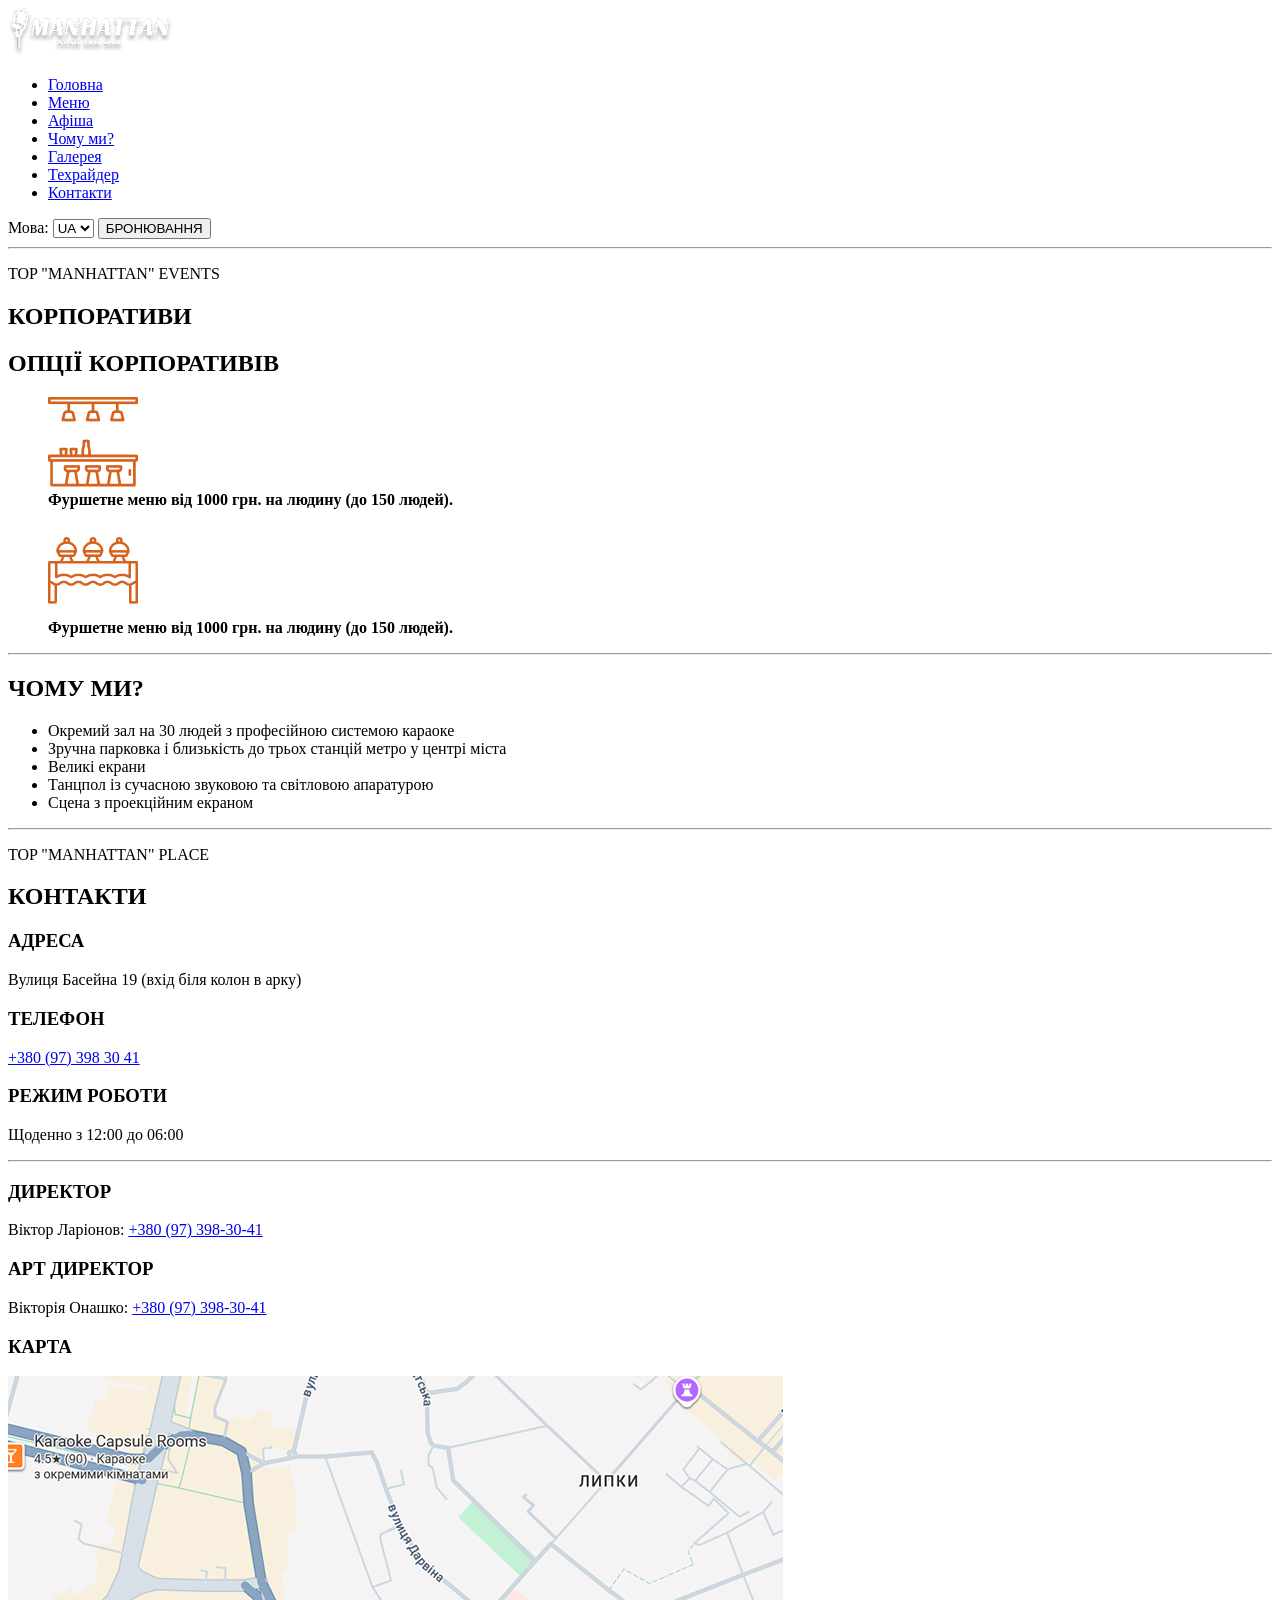
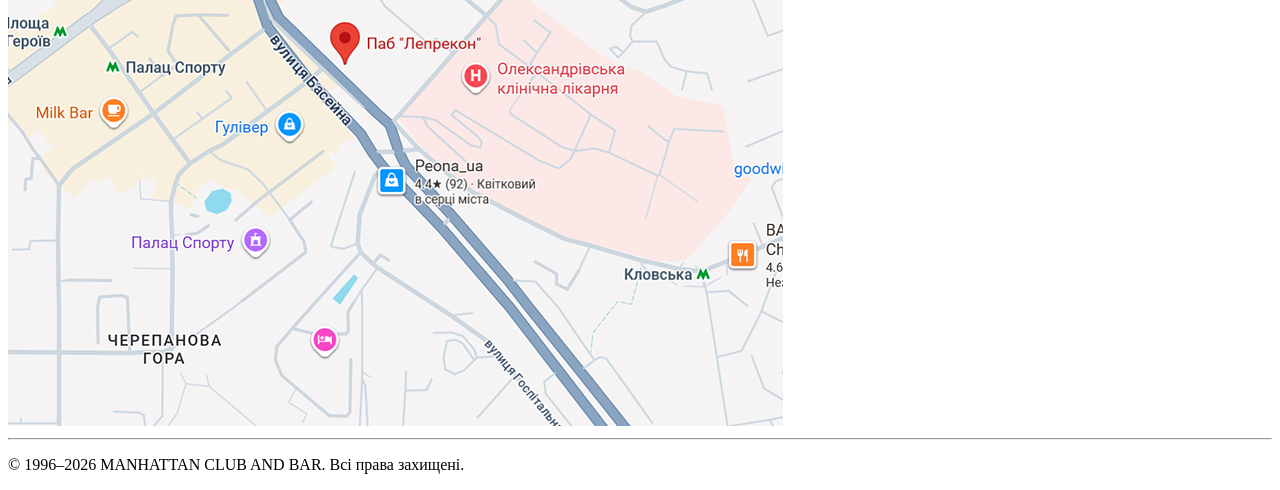
==== about.html @ 6a7701f7 "Add files via upload" ====
<!DOCTYPE html>
<html lang="uk">
<head>
    <meta charset="UTF-8">
    <meta name="viewport" content="width=device-width, initial-scale=1.0">
    <title>MANHATTAN Club and Bar — Корпоративи</title>
</head>
<body>

    <header>
        <a href="index.html">
            <img src="images/icon_manhetten.png" alt="MANHATTAN Club and Bar">
        </a>
        
        <nav>
            <ul>
                <li><a href="index.html">Головна</a></li>
                <li><a href="menu.html">Меню</a></li>
                <li><a href="affiche.html">Афіша</a></li>
                <li><a href="about.html">Чому ми?</a></li>
                <li><a href="galery.html">Галерея</a></li>
                <li><a href="index.html#techrider">Техрайдер</a></li>
                <li><a href="#contacts">Контакти</a></li>
            </ul>
        </nav>

        <!-- Вибір мови -->
        <label for="lang-select">Мова:</label>
        <select id="lang-select" name="language">
            <option value="ua" selected>UA</option>
            <option value="en">EN</option>
        </select>

        <!-- Кнопка відкриття першого вспливаючого вікна бронювання -->
        <button type="button" popovertarget="booking-modal-step1">БРОНЮВАННЯ</button>
    </header>

    <hr>

    <!-- ОСНОВНИЙ КОНТЕНТ -->
    <main>

        <!-- Секція КОРПОРАТИВИ -->
        <section id="corporate">
            <p>TOP "MANHATTAN" EVENTS</p>
            <h1>КОРПОРАТИВИ</h1>

            <h2>ОПЦІЇ КОРПОРАТИВІВ</h2>

            <div>
                <!-- Блок 1 -->
                <figure class="corporate-card">
                    <img src="images/cook_icon.png" alt="Барна стійка">
                    <figcaption><strong>Фуршетне меню від 1000 грн. на людину (до 150 людей).</strong></figcaption>
                </figure>

                <!-- Блок 2 -->
                <figure class="corporate-card">
                    <img src="images/furtsher_icon.png" alt="Фуршетний стіл">
                    <figcaption><strong>Фуршетне меню від 1000 грн. на людину (до 150 людей).</strong></figcaption>
                </figure>
            </div>
        </section>

        <hr>

        <!-- Секція ЧОМУ МИ? -->
        <section id="why-us">
            <h2>ЧОМУ МИ?</h2>

            <ul>
                <li>Окремий зал на 30 людей з професійною системою караоке</li>
                <li>Зручна парковка і близькість до трьох станцій метро у центрі міста</li>
                <li>Великі екрани</li>
                <li>Танцпол із сучасною звуковою та світловою апаратурою</li>
                <li>Сцена з проекційним екраном</li>
            </ul>
        </section>

        <hr>

        <!-- Секція КОНТАКТИ -->
        <section id="contacts">
            <p>TOP "MANHATTAN" PLACE</p>
            <h2>КОНТАКТИ</h2>

            <div>
                <div class="info">
                    <h3>АДРЕСА</h3>
                    <p>Вулиця Басейна 19 (вхід біля колон в арку)</p>

                    <h3>ТЕЛЕФОН</h3>
                    <p><a href="tel:+380973983041">+380 (97) 398 30 41</a></p>

                    <h3>РЕЖИМ РОБОТИ</h3>
                    <p>Щоденно з 12:00 до 06:00</p>

                    <hr>
                </div>
                <div class="persons">
                    <h3>ДИРЕКТОР</h3>
                    <p>Віктор Ларіонов: <a href="tel:+380973983041">+380 (97) 398-30-41</a></p>

                    <h3>АРТ ДИРЕКТОР</h3>
                    <p>Вікторія Онашко: <a href="tel:+380973983041">+380 (97) 398-30-41</a></p>
                </div>
            </div>

            <!-- Карта розташування -->
            <div>
                <h3>КАРТА</h3>
                <a href="https://maps.google.com/?q=вулиця+Басейна+19+Київ" target="_blank" rel="noopener" title="Відкрити карту в Google Maps">
                    <img src="images/map.jpg" alt="Карта розташування закладу за адресою вул. Басейна 19">
                </a>
            </div>
        </section>

    </main>

    <hr>

    <!-- ФУТЕР (ПІДВАЛ) -->
    <footer>
        <p>&copy; 1996–2026 MANHATTAN CLUB AND BAR. Всі права захищені.</p>
    </footer>


    <!-- ВСПЛИВАЮЧІ ВІКНА БРОНЮВАННЯ -->

    <!-- ВСПЛИВАЮЧЕ ВІКНО 1: Введення даних користувача (ГОЛОВНЕ ОКРЕМЕ ВІКНО) -->
    <div id="booking-modal-step1" popover>
        <header>
            <h2>БРОНЮВАННЯ</h2>
            <button type="button" popovertarget="booking-modal-step1" popovertargetaction="hide" aria-label="Закрити">&times;</button>
        </header>

        <form>
            <p>
                <label for="fio"><strong>ВВЕДІТЬ ВАШ ПІБ:</strong></label><br>
                <input type="text" id="fio" name="fio" placeholder="Іванов Іван Іванович" required>
            </p>

            <p>
                <label for="phone"><strong>ВВЕДІТЬ НОМЕР ТЕЛЕФОНУ:</strong></label><br>
                <input type="tel" id="phone" name="phone" placeholder="+380XXXXXXXXX" required>
            </p>

            <p>
                <label for="guests"><strong>ВВЕДІТЬ КІЛЬКІСТЬ ОСІБ ЗА СТОЛИК:</strong></label><br>
                <input type="number" id="guests" name="guests" min="1" max="20" placeholder="2" required>
            </p>

            <p>
                <label for="cert"><strong>ВВЕДІТЬ АКЦІЙНИЙ СЕРТИФІКАТ (ЗА НАЯВНОСТІ):</strong></label><br>
                <input type="text" id="cert" name="certificate" placeholder="XXXX-XXXX">
            </p>

            <p>
                <label for="comments"><strong>ДОДАТКОВІ ПОБАЖАННЯ (ЗА ПОТРЕБИ):</strong></label><br>
                <textarea id="comments" name="comments" rows="3" placeholder="Ваші побажання..."></textarea>
            </p>

            <div>
                <img src="images/booking-preview.png" alt="Попередній перегляд зали">
            </div>
            <br>
            <!-- Відкриває Крок 2 поверх Кроку 1 -->
            <button type="button" popovertarget="booking-modal-step2" popovertargetaction="show">ДАЛІ</button>
        </form>

        <!-- ВСПЛИВАЮЧЕ ВІКНО 2: Вибір дати (ВКЛАДЕНЕ В КРОК 1) -->
        <div id="booking-modal-step2" popover>
            <header>
                <h2>БРОНЮВАННЯ</h2>
                <button type="button" popovertarget="booking-modal-step1" popovertargetaction="hide" aria-label="Закрити">&times;</button>
            </header>

            <form>
                <fieldset>
                    <legend><strong>ОБЕРІТЬ ДЕНЬ:</strong></legend>
                    <input type="date" id="booking-date" name="booking_date" required>
                </fieldset>

                <fieldset>
                    <legend><strong>ВІЛЬНИЙ ЧАС (*ЧАС ВАШОГО ПРИХОДУ):</strong></legend>

                    <p>
                        <span><strong>ЗАНЯТО:</strong> [Заповнена кнопка]</span> | 
                        <span><strong>ВІЛЬНО:</strong> [Прозора кнопка]</span>
                    </p>

                    <div>
                        <label><input type="radio" name="time_slot" value="12:00" disabled> 12:00 (Занято)</label><br>
                        <label><input type="radio" name="time_slot" value="14:00"> 14:00 (Вільно)</label><br>
                        <label><input type="radio" name="time_slot" value="16:00"> 16:00 (Вільно)</label><br>
                        <label><input type="radio" name="time_slot" value="18:00"> 18:00 (Вільно)</label><br>
                        <label><input type="radio" name="time_slot" value="20:00" disabled> 20:00 (Занято)</label><br>
                        <label><input type="radio" name="time_slot" value="22:00"> 22:00 (Вільно)</label><br>
                        <label><input type="radio" name="time_slot" value="00:00"> 00:00 (Вільно)</label><br>
                        <label><input type="radio" name="time_slot" value="02:00"> 02:00 (Вільно)</label>
                    </div>
                </fieldset>

                <br>
                <!-- НАЗАД закриває Крок 2 і повертає до Кроку 1 -->
                <button type="button" popovertarget="booking-modal-step2" popovertargetaction="hide">НАЗАД</button>
                <!-- Відкриває Крок 3 поверх Кроку 2 -->
                <button type="button" popovertarget="booking-modal-step3" popovertargetaction="show">ЗАВЕРШИТИ</button>
            </form>

            <!-- ВСПЛИВАЮЧЕ ВІКНО 3: Підтвердження (ВКЛАДЕНЕ В КРОК 2) -->
            <div id="booking-modal-step3" popover>
                <header>
                    <h2>БРОНЮВАННЯ</h2>
                    <button type="button" popovertarget="booking-modal-step1" popovertargetaction="hide" aria-label="Закрити">&times;</button>
                </header>

                <section>
                    <h3>ДЯКУЮ! ВИ ЗАБРОНЮВАЛИ СТОЛИК</h3>
                    <p><em>*НЕЗАБАРОМ ВАМ НАДІЙДЕ СМС ЗА ВКАЗАНИМ НОМЕРОМ. ЗА НАЯВНОСТІ ПИТАНЬ, ЗВЕРТАЙТЕСЯ ЗА НОМЕРОМ В СМС</em></p>
                    
                    <br>
                    <!-- СУПЕР закриває повністю весь комплекс вікон -->
                    <button type="button" popovertarget="booking-modal-step1" popovertargetaction="hide">СУПЕР!</button>
                </section>
            </div>
        </div>
    </div>

</body>
</html>
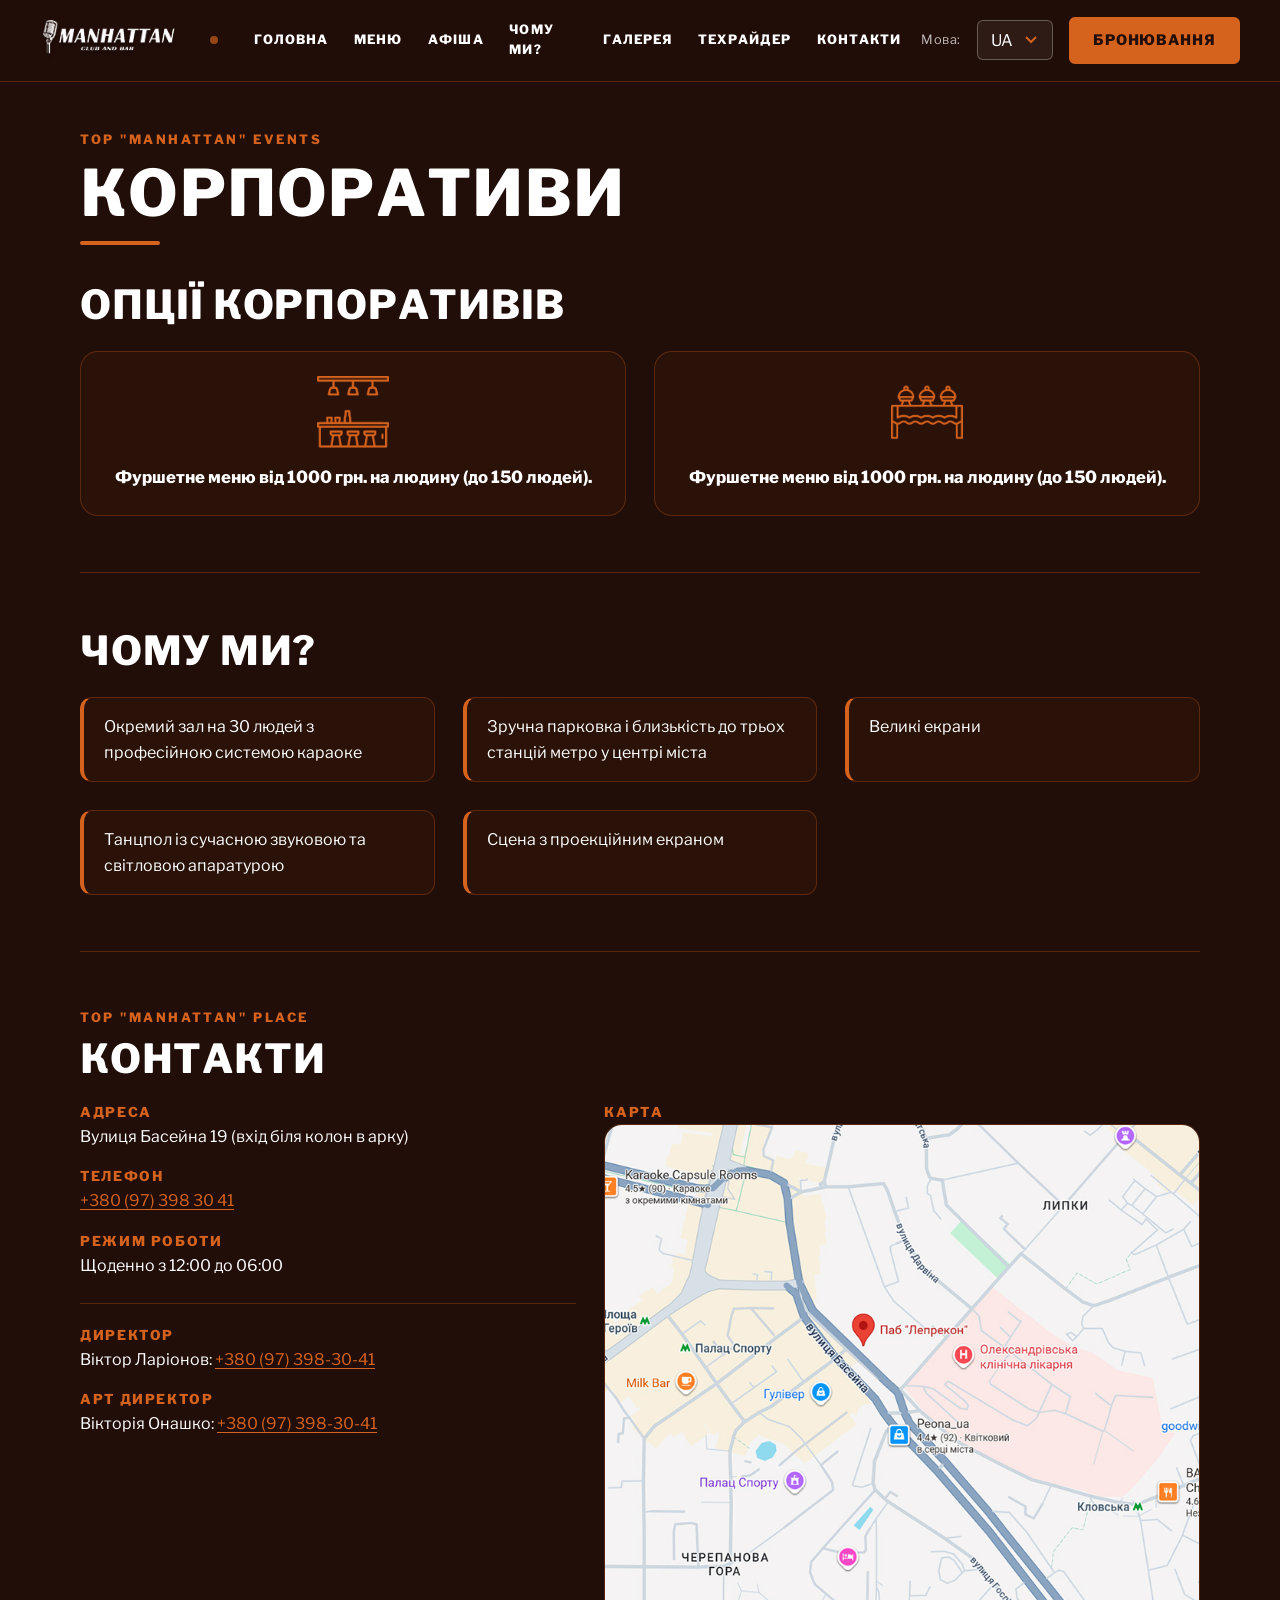
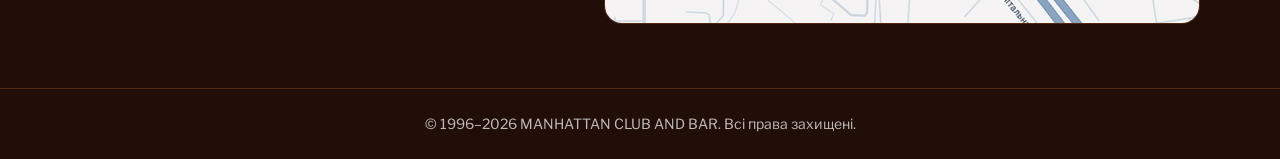
==== commit 696fee5a: "Add files via upload" ====
--- a/about.html
+++ b/about.html
@@ -4,6 +4,8 @@
     <meta charset="UTF-8">
     <meta name="viewport" content="width=device-width, initial-scale=1.0">
     <title>MANHATTAN Club and Bar — Корпоративи</title>
+    <meta name="theme-color" content="#210E09">
+    <link rel="stylesheet" href="css/style.css">
 </head>
 <body>
 
@@ -11,6 +13,11 @@
         <a href="index.html">
             <img src="images/icon_manhetten.png" alt="MANHATTAN Club and Bar">
         </a>
+        <!-- Прихована кнопка-«важіль»: відкриває вікно входу адміністратора -->
+        <button type="button" class="admin-secret" popovertarget="admin-login" aria-label="Вхід для адміністратора"></button>
+        <!-- Бургер-меню (чистий CSS: прихований чекбокс + label) -->
+        <input type="checkbox" id="nav-toggle" class="nav-toggle" aria-label="Відкрити меню навігації">
+        <label for="nav-toggle" class="burger"><span></span></label>
         
         <nav>
             <ul>
@@ -137,12 +144,12 @@
         <form>
             <p>
                 <label for="fio"><strong>ВВЕДІТЬ ВАШ ПІБ:</strong></label><br>
-                <input type="text" id="fio" name="fio" placeholder="Іванов Іван Іванович" required>
+                <input type="text" id="fio" name="fio" placeholder="Іванов Іван Іванович" minlength="5" autocomplete="name" required>
             </p>
 
             <p>
                 <label for="phone"><strong>ВВЕДІТЬ НОМЕР ТЕЛЕФОНУ:</strong></label><br>
-                <input type="tel" id="phone" name="phone" placeholder="+380XXXXXXXXX" required>
+                <input type="tel" id="phone" name="phone" placeholder="+380XXXXXXXXX" pattern="\+380[0-9]{9}" title="Формат: +380XXXXXXXXX" inputmode="tel" autocomplete="tel" required>
             </p>
 
             <p>
@@ -152,7 +159,7 @@
 
             <p>
                 <label for="cert"><strong>ВВЕДІТЬ АКЦІЙНИЙ СЕРТИФІКАТ (ЗА НАЯВНОСТІ):</strong></label><br>
-                <input type="text" id="cert" name="certificate" placeholder="XXXX-XXXX">
+                <input type="text" id="cert" name="certificate" placeholder="XXXX-XXXX" pattern="[A-Za-z0-9]{4}-[A-Za-z0-9]{4}" title="Формат: XXXX-XXXX">
             </p>
 
             <p>
@@ -227,5 +234,24 @@
         </div>
     </div>
 
+    <!-- Вікно входу адміністратора (Popover API, без JS) -->
+    <div id="admin-login" popover>
+        <header>
+            <h2>Вхід для адміністратора</h2>
+            <button type="button" popovertarget="admin-login" popovertargetaction="hide" aria-label="Закрити">&times;</button>
+        </header>
+        <form action="admin.html" method="get">
+            <p>
+                <label for="admin-user">Логін</label><br>
+                <input type="text" id="admin-user" placeholder="admin" minlength="3" autocomplete="username" required>
+            </p>
+            <p>
+                <label for="admin-pass">Пароль</label><br>
+                <input type="password" id="admin-pass" placeholder="••••••••" minlength="6" autocomplete="current-password" required>
+            </p>
+            <button type="submit">Увійти</button>
+        </form>
+        
+    </div>
 </body>
 </html>
--- a/css/style.css
+++ b/css/style.css
@@ -0,0 +1,12 @@
+/* ==========================================================================
+   MANHATTAN Club and Bar — головний файл стилів (Лабораторна робота №3)
+   Усі стилі підключаються через @import. Без JavaScript.
+   Порядок важливий: шрифт → база → макет → компоненти.
+   ========================================================================== */
+
+/* Шрифт з брендбуку: Libre (Franklin) — Regular 400 та ExtraBold 800 */
+@import url("https://fonts.googleapis.com/css2?family=Libre+Franklin:ital,wght@0,400;0,600;0,800;1,800&display=swap");
+
+@import url("base.css");       /* змінні, скидання, типографіка, посилання, списки */
+@import url("layout.css");     /* шапка, сітки Flexbox/Grid, медіазапити */
+@import url("components.css"); /* кнопки, форми, картки, акордеон, модальні вікна, таблиці */
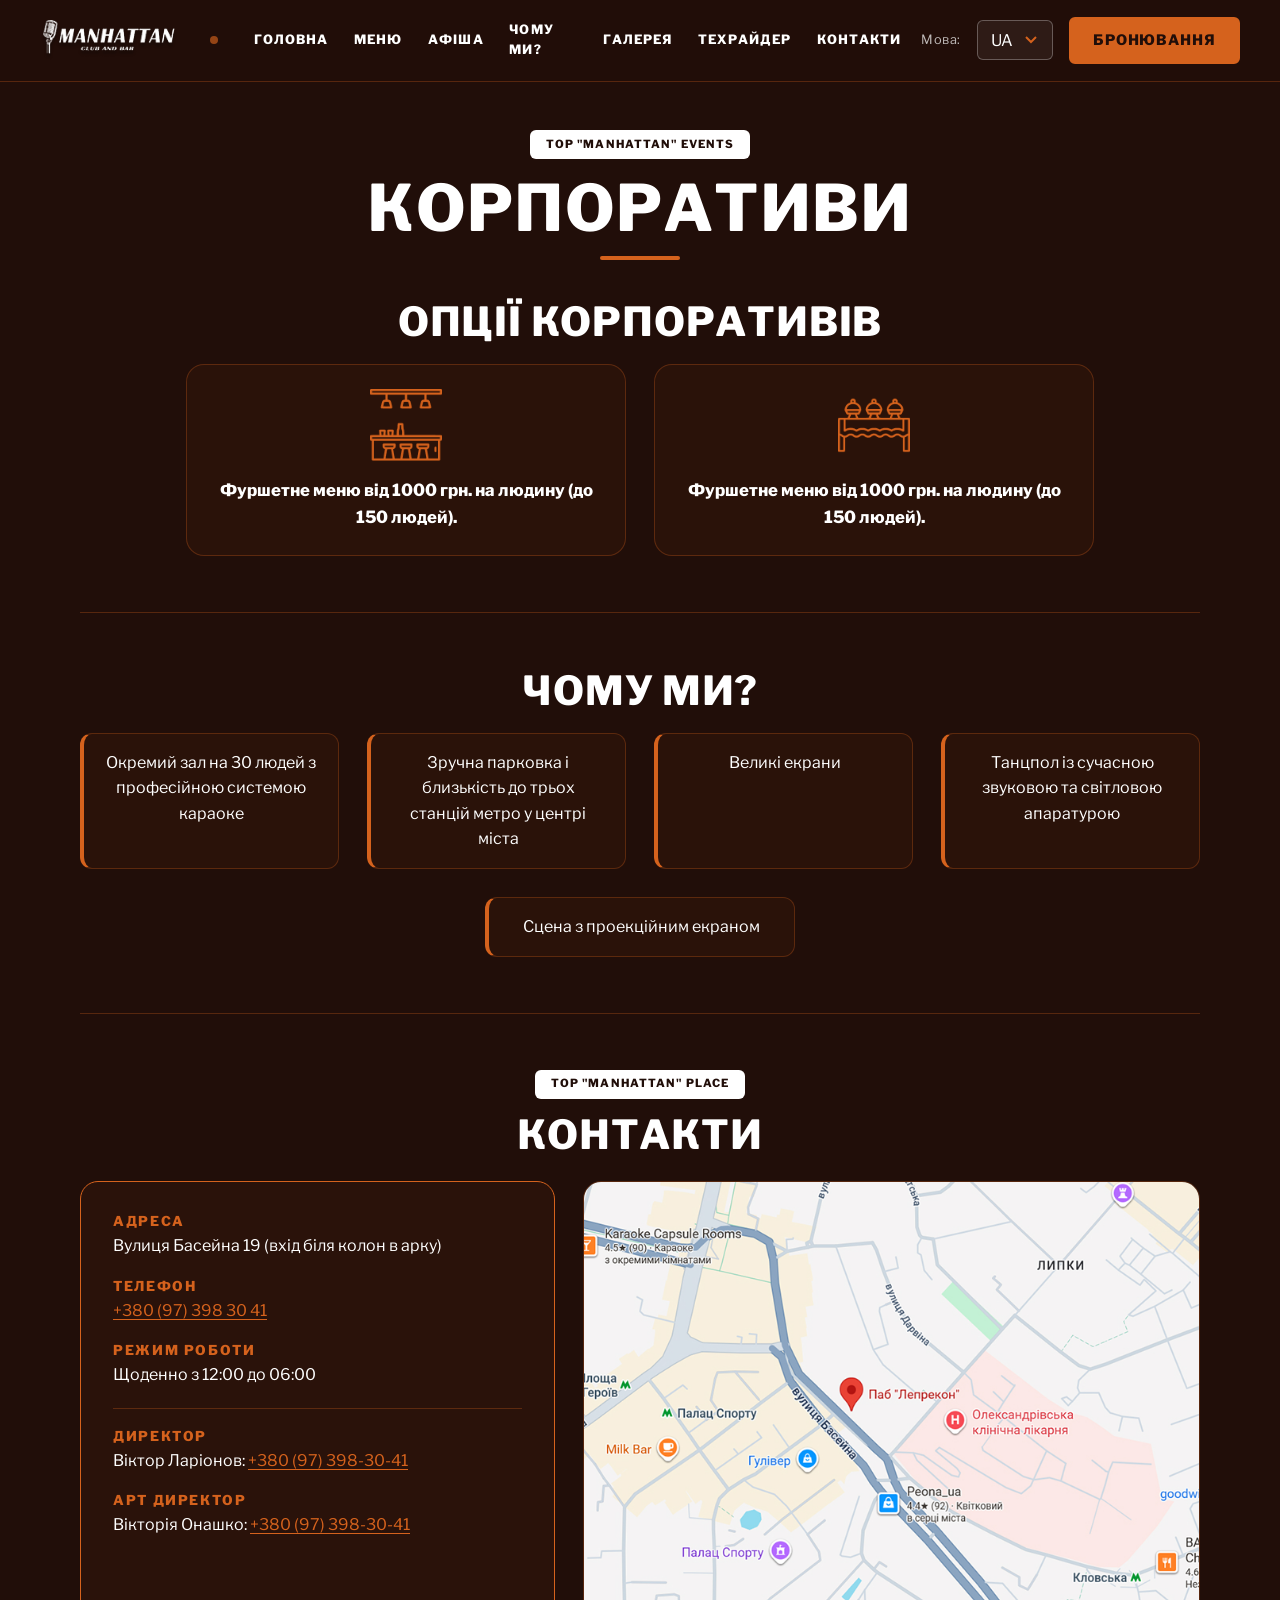
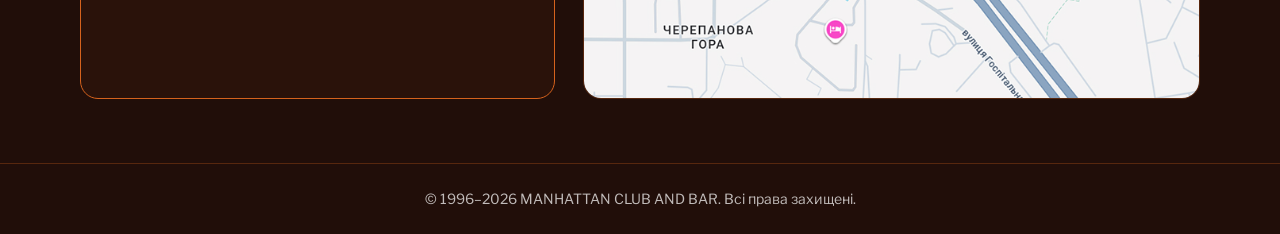
==== commit b995be52: "Add files via upload" ====
--- a/about.html
+++ b/about.html
@@ -172,7 +172,8 @@
             </div>
             <br>
             <!-- Відкриває Крок 2 поверх Кроку 1 -->
-            <button type="button" popovertarget="booking-modal-step2" popovertargetaction="show">ДАЛІ</button>
+            <button type="button" class="booking-next" popovertarget="booking-modal-step2" popovertargetaction="show">ДАЛІ</button>
+        <button type="button" class="booking-next-off" disabled>ДАЛІ</button>
         </form>
 
         <!-- ВСПЛИВАЮЧЕ ВІКНО 2: Вибір дати (ВКЛАДЕНЕ В КРОК 1) -->
@@ -198,13 +199,13 @@
 
                     <div>
                         <label><input type="radio" name="time_slot" value="12:00" disabled> 12:00 (Занято)</label><br>
-                        <label><input type="radio" name="time_slot" value="14:00"> 14:00 (Вільно)</label><br>
-                        <label><input type="radio" name="time_slot" value="16:00"> 16:00 (Вільно)</label><br>
-                        <label><input type="radio" name="time_slot" value="18:00"> 18:00 (Вільно)</label><br>
+                        <label><input type="radio" name="time_slot" value="14:00" required> 14:00 (Вільно)</label><br>
+                        <label><input type="radio" name="time_slot" value="16:00" required> 16:00 (Вільно)</label><br>
+                        <label><input type="radio" name="time_slot" value="18:00" required> 18:00 (Вільно)</label><br>
                         <label><input type="radio" name="time_slot" value="20:00" disabled> 20:00 (Занято)</label><br>
-                        <label><input type="radio" name="time_slot" value="22:00"> 22:00 (Вільно)</label><br>
-                        <label><input type="radio" name="time_slot" value="00:00"> 00:00 (Вільно)</label><br>
-                        <label><input type="radio" name="time_slot" value="02:00"> 02:00 (Вільно)</label>
+                        <label><input type="radio" name="time_slot" value="22:00" required> 22:00 (Вільно)</label><br>
+                        <label><input type="radio" name="time_slot" value="00:00" required> 00:00 (Вільно)</label><br>
+                        <label><input type="radio" name="time_slot" value="02:00" required> 02:00 (Вільно)</label>
                     </div>
                 </fieldset>
 
@@ -212,7 +213,8 @@
                 <!-- НАЗАД закриває Крок 2 і повертає до Кроку 1 -->
                 <button type="button" popovertarget="booking-modal-step2" popovertargetaction="hide">НАЗАД</button>
                 <!-- Відкриває Крок 3 поверх Кроку 2 -->
-                <button type="button" popovertarget="booking-modal-step3" popovertargetaction="show">ЗАВЕРШИТИ</button>
+                <button type="button" class="booking-finish" popovertarget="booking-modal-step3" popovertargetaction="show">ЗАВЕРШИТИ</button>
+            <button type="button" class="booking-finish-off" disabled>ЗАВЕРШИТИ</button>
             </form>
 
             <!-- ВСПЛИВАЮЧЕ ВІКНО 3: Підтвердження (ВКЛАДЕНЕ В КРОК 2) -->
@@ -251,7 +253,6 @@
             </p>
             <button type="submit">Увійти</button>
         </form>
-        
     </div>
 </body>
 </html>
--- a/css/style.css
+++ b/css/style.css
@@ -1,8 +1,6 @@
-/* ==========================================================================
-   MANHATTAN Club and Bar — головний файл стилів (Лабораторна робота №3)
-   Усі стилі підключаються через @import. Без JavaScript.
-   Порядок важливий: шрифт → база → макет → компоненти.
-   ========================================================================== */
+/* MANHATTAN Club and Bar — головний файл стилів
+   Усі стилі підключаються через @import.
+   Порядок важливий: шрифт -> база -> макет -> компоненти. */
 
 /* Шрифт з брендбуку: Libre (Franklin) — Regular 400 та ExtraBold 800 */
 @import url("https://fonts.googleapis.com/css2?family=Libre+Franklin:ital,wght@0,400;0,600;0,800;1,800&display=swap");
